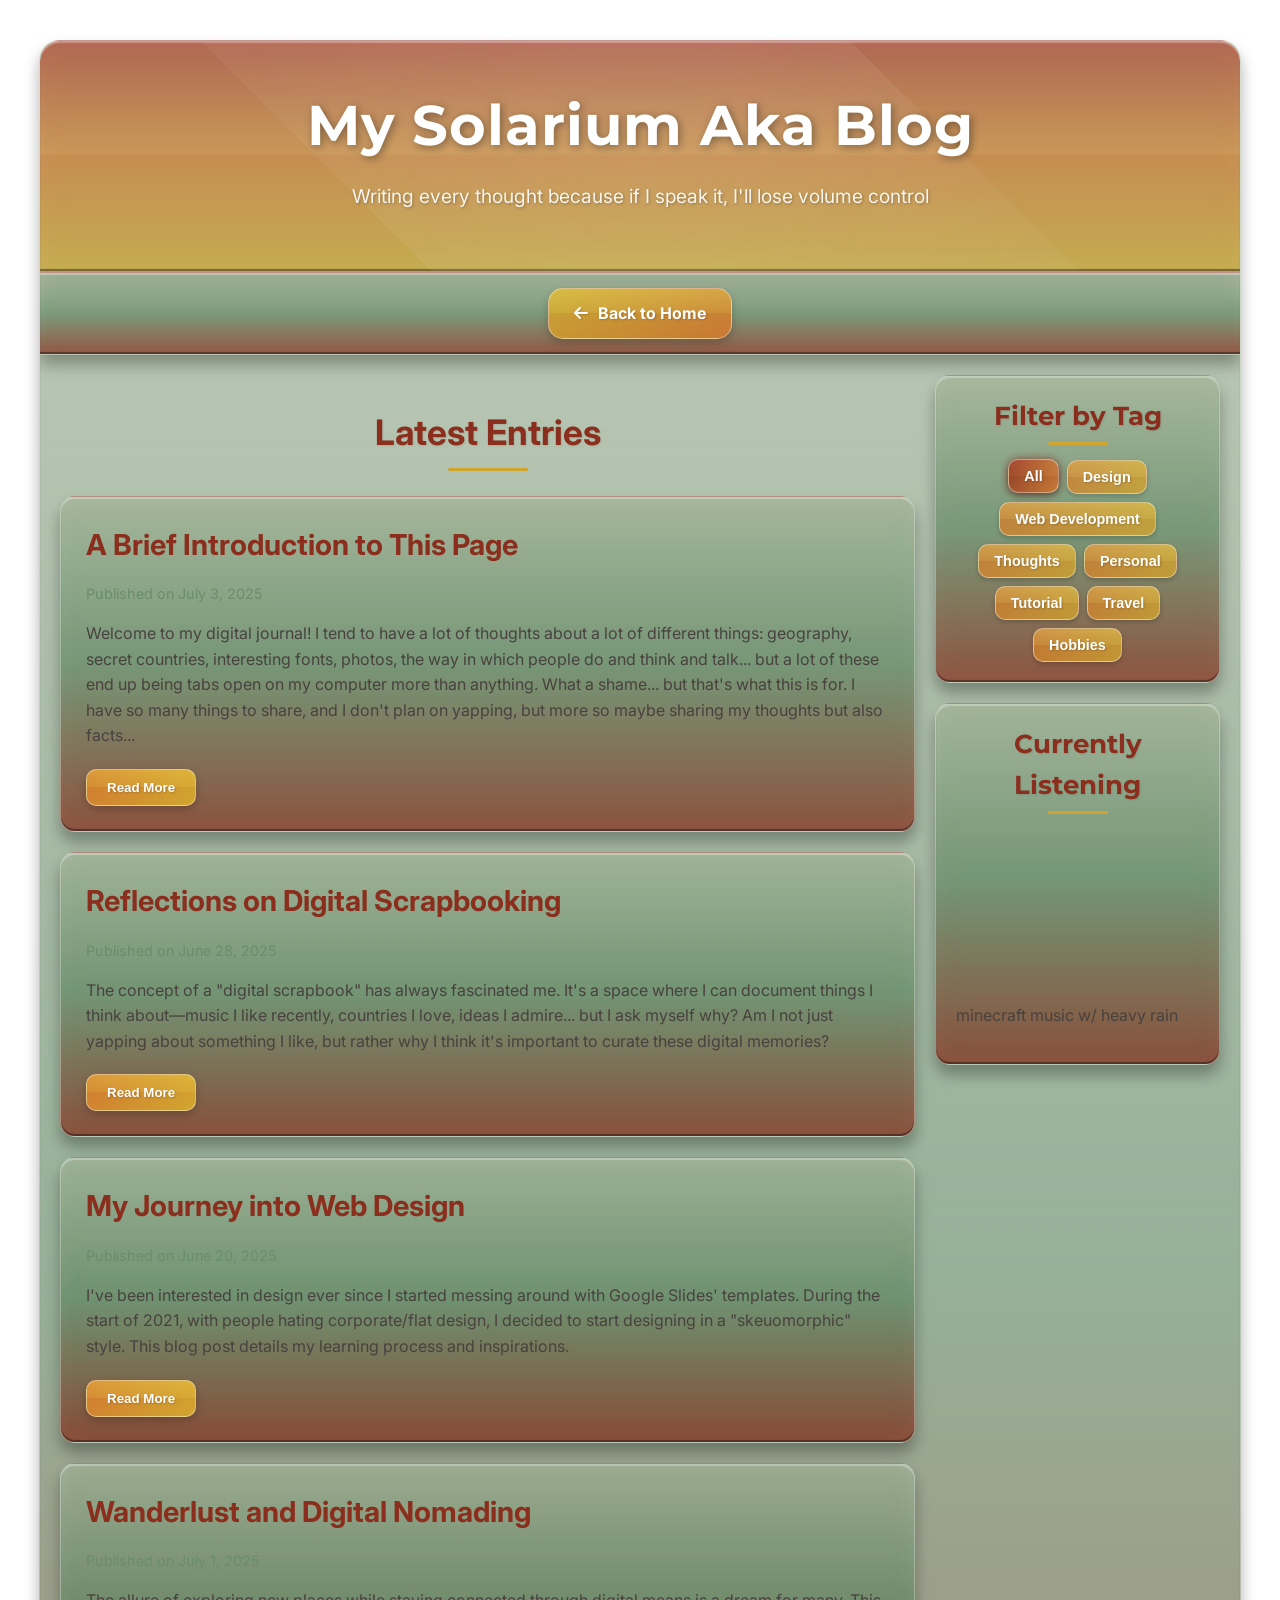
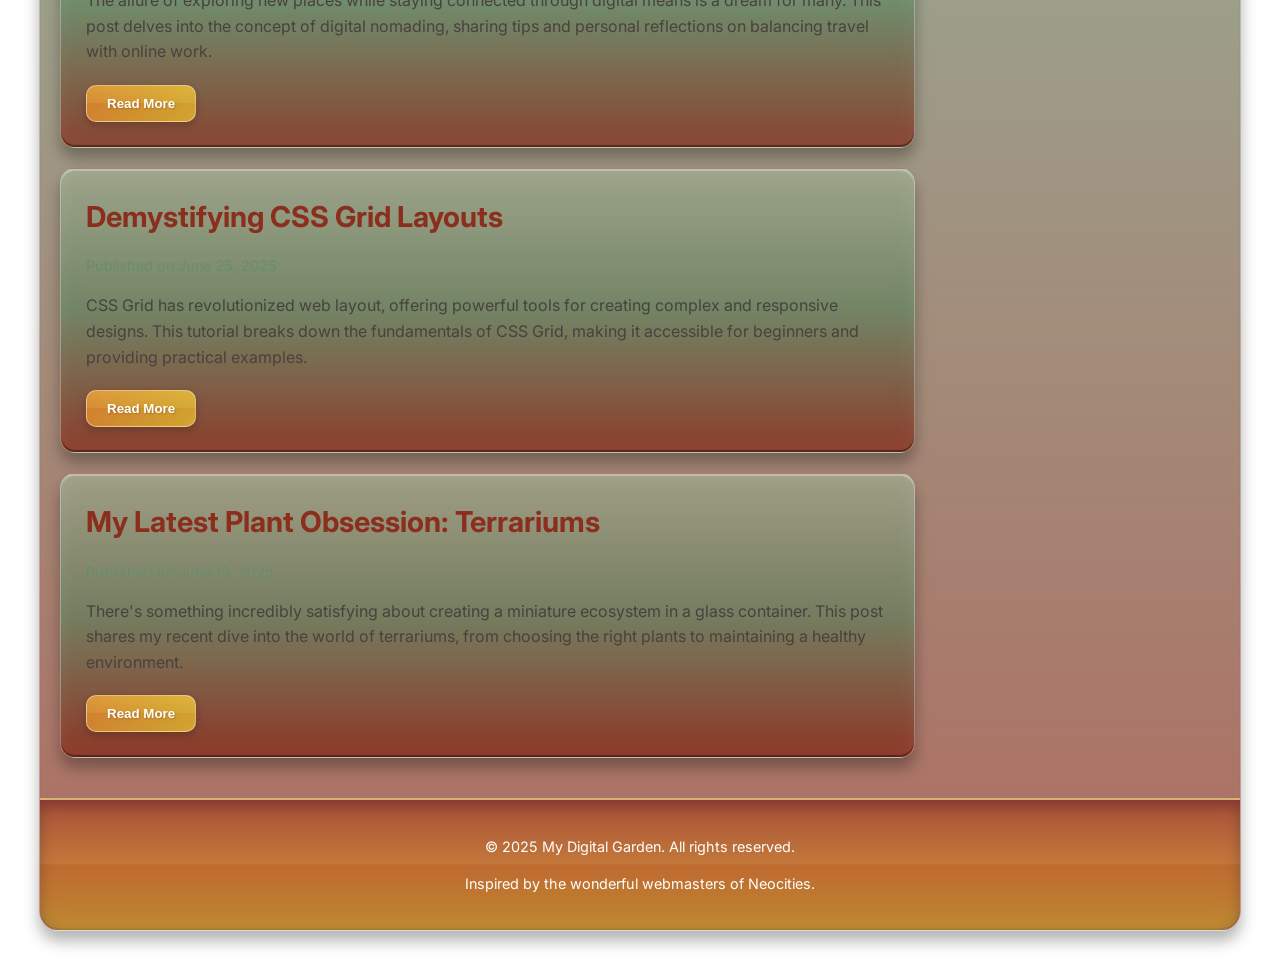
==== blog.html @ 64762b08 "Add files via upload" ====
<!DOCTYPE html>
<html lang="en">
<head>
    <meta charset="UTF-8">
    <meta name="viewport" content="width=device-width, initial-scale=1.0">
    <title>My Solarium</title>
    <link rel="stylesheet" href="blog.css">
    <!-- Google Fonts: Inter for general text and Montserrat for titles -->
    <link href="https://fonts.googleapis.com/css2?family=Inter:wght@300;400;700&family=Montserrat:wght@700&display=swap" rel="stylesheet">
    <!-- Font Awesome for icons -->
    <link rel="stylesheet" href="https://cdnjs.cloudflare.com/ajax/libs/font-awesome/6.0.0-beta3/css/all.min.css">
</head>
<body>
    <div class="container">
        <!-- Header Section -->
        <header class="header">
            <h1 class="site-title">My Solarium Aka Blog</h1>
            <p class="site-tagline">Writing every thought because if I speak it, I'll lose volume control</p>
        </header>

        <!-- Home Button -->
        <div class="home-button-container">
            <a href="https://nkchestnut.github.io/NadiaChestnut.github.io/index.html" class="home-button">
                <i class="fas fa-arrow-left"></i> Back to Home
            </a>
        </div>

        <!-- Main Content Area -->
        <main class="main-content">
            <!-- Blog Posts Section -->
            <section class="blog-posts">
                <h2 class="section-title">Latest Entries</h2>

                <!-- Blog Post 1 -->
                <article class="blog-post-card" data-post-id="post-1" data-tags="thoughts,personal,introduction">
                    <a href="#" class="post-link">
                        <h3 class="post-title">A Brief Introduction to This Page</h3>
                    </a>
                    <p class="post-meta">Published on <time datetime="2025-07-03">July 3, 2025</time></p>
                    <p class="post-excerpt">Welcome to my digital journal! I tend to have a lot of thoughts about a lot of different things: geography, secret countries, interesting fonts, photos, the way in which people do and think and talk... but a lot of these end up being tabs open on my computer more than anything. What a shame... but that's what this is for. I have so many things to share, and I don't plan on yapping, but more so maybe sharing my thoughts but also facts...</p>
                    <div class="full-post-content" style="display: none;">
                        <p>This is the full content of "A Brief Introduction to This Page".</p>
                        <p>For example, I'd love to talk about my dear favorite island country Tuvalu... but also some ex-soviet countries like Bulgaria, and some interesting literature out there, like cleanliness by Garth Greenwell. Artists I follow on Twitter blogs I found that haven't been updated since 2000, and many more things. I hope I can update soon and I hope you will enjoy 😊</p>
                        <p>Lastly, it will be formatted this way: an entry will be made on a topic, and if I have more to add, it will be added in the same page under a different date, if the topic is the same but I feel it needs its own entry, it will get it own. That's really it, yap!!!!</p>
                    </div>
                    <button class="read-more-btn" data-post-id="post-1">Read More</button>
                </article>

                <!-- Blog Post 2 -->
                <article class="blog-post-card" data-post-id="post-2" data-tags="thoughts,design,personal">
                    <a href="#" class="post-link">
                        <h3 class="post-title">Reflections on Digital Scrapbooking</h3>
                    </a>
                    <p class="post-meta">Published on <time datetime="2025-06-28">June 28, 2025</time></p>
                    <p class="post-excerpt">The concept of a "digital scrapbook" has always fascinated me. It's a space where I can document things I think about—music I like recently, countries I love, ideas I admire... but I ask myself why? Am I not just yapping about something I like, but rather why I think it's important to curate these digital memories?</p>
                    <div class="full-post-content" style="display: none;">
                        <p>This is the full content of "Reflections on Digital Scrapbooking".</p>
                        <p>Digital scrapbooking offers a unique way to preserve thoughts, inspirations, and daily life without the physical clutter. It allows for easy organization, sharing, and integration of various media types, from text to images and even embedded videos. It's a personal archive that grows with you.</p>
                        <p>It's about creating a personal space on the web that feels like a cozy corner, a digital garden where ideas can blossom and be revisited. This approach contrasts with the ephemeral nature of social media, offering a more permanent and curated reflection of one's journey.</p>
                    </div>
                    <button class="read-more-btn" data-post-id="post-2">Read More</button>
                </article>

                <!-- Blog Post 3 -->
                <article class="blog-post-card" data-post-id="post-3" data-tags="design,web,tutorial">
                    <a href="#" class="post-link">
                        <h3 class="post-title">My Journey into Web Design</h3>
                    </a>
                    <p class="post-meta">Published on <time datetime="2025-06-20">June 20, 2025</time></p>
                    <p class="post-excerpt">I've been interested in design ever since I started messing around with Google Slides' templates. During the start of 2021, with people hating corporate/flat design, I decided to start designing in a "skeuomorphic" style. This blog post details my learning process and inspirations.</p>
                    <div class="full-post-content" style="display: none;">
                        <p>This is the full content of "My Journey into Web Design".</p>
                        <p>My design journey began with simple tools like Google Slides, but I quickly moved to more robust platforms like Figma. The shift towards "skeuomorphic" design was a conscious choice, as I appreciate the tactile and familiar feel it brings to digital interfaces, contrasting with the often sterile flat design trends.</p>
                        <p>Learning Inkscape and Blender has opened up new avenues for creating custom graphics and 3D elements, further enhancing the ability to craft unique and immersive web experiences. The goal is to build websites that are not just functional but also visually rich and engaging, reflecting a blend of old-web charm with modern capabilities.</p>
                    </div>
                    <button class="read-more-btn" data-post-id="post-3">Read More</button>
                </article>

                <!-- Blog Post 4 (New) -->
                <article class="blog-post-card" data-post-id="post-4" data-tags="thoughts,travel">
                    <a href="#" class="post-link">
                        <h3 class="post-title">Wanderlust and Digital Nomading</h3>
                    </a>
                    <p class="post-meta">Published on <time datetime="2025-07-01">July 1, 2025</time></p>
                    <p class="post-excerpt">The allure of exploring new places while staying connected through digital means is a dream for many. This post delves into the concept of digital nomading, sharing tips and personal reflections on balancing travel with online work.</p>
                    <div class="full-post-content" style="display: none;">
                        <p>Full content for "Wanderlust and Digital Nomading".</p>
                        <p>Digital nomading isn't just about working from anywhere; it's a lifestyle that embraces freedom and exploration. It requires discipline, adaptability, and a good internet connection! From bustling city cafes to serene beachside bungalows, the world becomes your office. I'll share my favorite tools for remote work and how to find the best co-working spaces abroad.</p>
                        <p>One of the biggest challenges is maintaining a routine and avoiding burnout. It's easy to get caught up in the excitement of a new place and forget about work. However, the rewards of cultural immersion and personal growth far outweigh the difficulties.</p>
                    </div>
                    <button class="read-more-btn" data-post-id="post-4">Read More</button>
                </article>

                <!-- Blog Post 5 (New) -->
                <article class="blog-post-card" data-post-id="post-5" data-tags="tech,tutorial">
                    <a href="#" class="post-link">
                        <h3 class="post-title">Demystifying CSS Grid Layouts</h3>
                    </a>
                    <p class="post-meta">Published on <time datetime="2025-06-25">June 25, 2025</time></p>
                    <p class="post-excerpt">CSS Grid has revolutionized web layout, offering powerful tools for creating complex and responsive designs. This tutorial breaks down the fundamentals of CSS Grid, making it accessible for beginners and providing practical examples.</p>
                    <div class="full-post-content" style="display: none;">
                        <p>Full content for "Demystifying CSS Grid Layouts".</p>
                        <p>CSS Grid allows developers to create two-dimensional layouts with rows and columns, providing unparalleled control over element placement. Unlike Flexbox, which is primarily for one-dimensional layouts, Grid excels at overall page structure.</p>
                        <p>We'll cover `grid-template-columns`, `grid-template-rows`, `grid-gap`, `grid-area`, and responsive techniques using `minmax()` and `repeat()`. By the end, you'll be able to confidently build intricate layouts with ease.</p>
                    </div>
                    <button class="read-more-btn" data-post-id="post-5">Read More</button>
                </article>

                <!-- Blog Post 6 (New) -->
                <article class="blog-post-card" data-post-id="post-6" data-tags="personal,hobbies">
                    <a href="#" class="post-link">
                        <h3 class="post-title">My Latest Plant Obsession: Terrariums</h3>
                    </a>
                    <p class="post-meta">Published on <time datetime="2025-06-18">June 18, 2025</time></p>
                    <p class="post-excerpt">There's something incredibly satisfying about creating a miniature ecosystem in a glass container. This post shares my recent dive into the world of terrariums, from choosing the right plants to maintaining a healthy environment.</p>
                    <div class="full-post-content" style="display: none;">
                        <p>Full content for "My Latest Plant Obsession: Terrariums".</p>
                        <p>Terrariums are self-sustaining miniature gardens that require minimal maintenance once established. They're perfect for small spaces and bring a touch of nature indoors. I've been experimenting with various mosses, ferns, and small, humidity-loving plants.</p>
                        <p>The process involves layering drainage material, charcoal, substrate, and then carefully arranging the plants. Sealing the terrarium creates a humid microclimate where plants thrive. It's a peaceful and rewarding hobby!</p>
                    </div>
                    <button class="read-more-btn" data-post-id="post-6">Read More</button>
                </article>

            </section>

            <!-- Sidebar Section -->
            <aside class="sidebar">
                <!-- Tag Filter Box -->
                <div class="sidebar-card tag-filter-box">
                    <h3 class="sidebar-title">Filter by Tag</h3>
                    <div class="tag-buttons-container">
                        <button class="tag-button active" data-tag="all">All</button>
                        <button class="tag-button" data-tag="design">Design</button>
                        <button class="tag-button" data-tag="web">Web Development</button>
                        <button class="tag-button" data-tag="thoughts">Thoughts</button>
                        <button class="tag-button" data-tag="personal">Personal</button>
                        <button class="tag-button" data-tag="tutorial">Tutorial</button>
                        <button class="tag-button" data-tag="travel">Travel</button>
                        <button class="tag-button" data-tag="hobbies">Hobbies</button>
                    </div>
                </div>

                <!-- Embedded Media Example (YouTube) - Kept as a general media example -->
                <div class="sidebar-card embedded-media">
                    <h3 class="sidebar-title">Currently Listening</h3>
                    <div class="video-container">
                        <iframe width="100%" height="auto" src="https://www.youtube.com/watch?v=2LB-YgccqdI" title="YouTube video player" frameborder="0" allow="accelerometer; autoplay; clipboard-write; encrypted-media; gyroscope; picture-in-picture; web-share" referrerpolicy="strict-origin-when-cross-origin" allowfullscreen></iframe>
                    </div>
                    <p class="media-caption">minecraft music w/ heavy rain</p>
                </div>
            </aside>
        </main>

        <!-- Footer Section -->
        <footer class="footer">
            <p>&copy; 2025 My Digital Garden. All rights reserved.</p>
            <p>Inspired by the wonderful webmasters of Neocities.</p>
        </footer>
    </div>

    <script>
        document.addEventListener('DOMContentLoaded', () => {
            const postLinks = document.querySelectorAll('.post-link');
            const readMoreButtons = document.querySelectorAll('.read-more-btn');
            const tagButtons = document.querySelectorAll('.tag-button');
            const blogPostCards = document.querySelectorAll('.blog-post-card');

            // Function to toggle full post content visibility
            const togglePostContent = (postId) => {
                const postCard = document.querySelector(`.blog-post-card[data-post-id="${postId}"]`);
                if (postCard) {
                    const fullContent = postCard.querySelector('.full-post-content');
                    const readMoreBtn = postCard.querySelector('.read-more-btn');

                    if (fullContent.style.display === 'none' || fullContent.style.display === '') {
                        fullContent.style.display = 'block';
                        readMoreBtn.textContent = 'Show Less';
                        readMoreBtn.classList.add('show-less'); // Add class for styling
                    } else {
                        fullContent.style.display = 'none';
                        readMoreBtn.textContent = 'Read More';
                        readMoreBtn.classList.remove('show-less'); // Remove class
                    }
                }
            };

            // Function to filter blog posts by tag
            const filterPostsByTag = (selectedTag) => {
                blogPostCards.forEach(card => {
                    const tags = card.dataset.tags ? card.dataset.tags.split(',') : [];
                    if (selectedTag === 'all' || tags.includes(selectedTag)) {
                        card.style.display = 'block'; // Show the post
                    } else {
                        card.style.display = 'none'; // Hide the post
                    }
                });
            };

            // Add event listeners to post titles
            postLinks.forEach(link => {
                link.addEventListener('click', (event) => {
                    event.preventDefault(); // Prevent default link behavior
                    const postId = link.closest('.blog-post-card').dataset.postId;
                    togglePostContent(postId);
                });
            });

            // Add event listeners to Read More buttons
            readMoreButtons.forEach(button => {
                button.addEventListener('click', (event) => {
                    event.preventDefault(); // Prevent default button behavior
                    const postId = button.dataset.postId;
                    togglePostContent(postId);
                });
            });

            // Add event listeners to Tag Filter buttons
            tagButtons.forEach(button => {
                button.addEventListener('click', (event) => {
                    // Remove 'active' class from all buttons
                    tagButtons.forEach(btn => btn.classList.remove('active'));
                    // Add 'active' class to the clicked button
                    event.target.classList.add('active');

                    const selectedTag = event.target.dataset.tag;
                    filterPostsByTag(selectedTag);
                });
            });

            // Initial filter to show all posts on load
            filterPostsByTag('all');
        });
    </script>
</body>
</html>
---- blog.css ----
/* Import Google Fonts: Inter for general text, and a display font that feels modern yet slightly whimsical */
@import url('https://fonts.googleapis.com/css2?family=Inter:wght@300;400;700&family=Montserrat:wght@700&display=swap');

/* Custom CSS Variables for gradients and shadows based on new inspiration */
:root {
    /* Base gradient for headers, footers, and main buttons */
    --header-footer-base-gradient: linear-gradient(
        180deg,
        rgba(139, 46, 29, 0.7) 0%, /* Reddish-brown */
        rgba(209, 122, 47, 0.7) 50%, /* Orange-brown */
        rgba(209, 166, 47, 0.7) 100% /* Golden-yellow */
    );

    /* Top layer for glossy effect on headers, footers, and main buttons */
    --glossy-top-layer: linear-gradient(
        180deg,
        rgba(255, 255, 255, 0.25) 0%,
        rgba(255, 255, 255, 0.1) 49%,
        rgba(255, 255, 255, 0) 50%
    );

    /* Box shadow for headers, footers, and main buttons */
    --header-footer-box-shadow: 0px 6px 15px rgba(0, 0, 0, 0.3),
                                inset 0px 2px 1px rgba(255, 255, 255, 0.3),
                                inset 0px -2px 1px rgba(0, 0, 0, 0.4);

    /* Base gradient for containers (main content area, cards) */
    --container-base-gradient: linear-gradient(
        180deg,
        rgba(168, 184, 158, 0.7) 0%, /* Light olive green */
        rgba(106, 142, 108, 0.7) 50%, /* Dark olive green */
        rgba(139, 46, 29, 0.7) 100% /* Reddish-brown */
    );

    /* Box shadow for containers (main content area, cards) */
    --container-box-shadow: 0px 10px 15px rgba(0, 0, 0, 0.3),
                            inset 0px 2px 1px rgba(255, 255, 255, 0.3),
                            inset 0px -2px 1px rgba(0, 0, 0, 0.4);

    /* Hover effect gradient */
    --hover-gradient-overlay: linear-gradient(
        180deg,
        rgba(209, 166, 47, 0.1) 30%, /* Golden-yellow light */
        rgba(209, 122, 47, 0.2) 100% /* Orange-brown light */
    );
}

/* Custom Scrollbar - Modern, translucent feel, updated with new palette */
::-webkit-scrollbar {
    width: 12px;
    height: 12px;
}

::-webkit-scrollbar-track {
    background: rgba(255, 255, 255, 0.1); /* Light, subtle track */
    border-radius: 10px;
}

::-webkit-scrollbar-thumb {
    background: rgba(209, 122, 47, 0.7); /* Translucent orange-brown thumb */
    border-radius: 10px;
    border: 2px solid rgba(255, 255, 255, 0.2);
}

::-webkit-scrollbar-thumb:hover {
    background: rgba(139, 46, 29, 0.9); /* Darker reddish-brown on hover */
}

/* Base Styles */
body {
    font-family: 'Inter', sans-serif;
    margin: 0;
    padding: 0;
    /* Background: Using the provided image URL */
    background: url("https://64.media.tumblr.com/0057dd031e182a3bc79672665b4bfc38/f304b9c8d0b35926-33/s1280x1920/b0e13f52fde99589b25b23cdda64c8d62aac2147.jpg") no-repeat center center fixed;
    background-size: cover;
    color: #49423f; /* Dark text from previous palette, fits earthy tones */
    line-height: 1.6;
    display: flex;
    justify-content: center;
    align-items: flex-start;
    min-height: 100vh;
    padding: 20px;
    box-sizing: border-box;
}

.container {
    /* Applying containers-style-content inspired gradient and shadow */
    background: var(--container-base-gradient);
    box-shadow: var(--container-box-shadow);
    backdrop-filter: blur(15px); /* Stronger blur */
    -webkit-backdrop-filter: blur(15px);
    border: 1px solid rgba(255, 255, 255, 0.3); /* Subtle white border */
    border-radius: 20px; /* Kept rounded corners for modern feel */
    max-width: 1200px;
    width: 100%;
    overflow: hidden;
    display: flex;
    flex-direction: column;
    margin-top: 20px;
    margin-bottom: 20px;
    position: relative; /* For hover effect */
}

/* Header - Glossy and prominent, updated with new palette and gradient inspiration */
.header {
    background: var(--glossy-top-layer), var(--header-footer-base-gradient);
    background-blend-mode: overlay, normal; /* Ensure top layer blends correctly */
    color: #fff;
    padding: 40px 20px;
    text-align: center;
    border-bottom: 2px solid rgba(255, 255, 255, 0.3);
    border-radius: 20px 20px 0 0;
    box-shadow: var(--header-footer-box-shadow);
    backdrop-filter: blur(10px);
    -webkit-backdrop-filter: blur(10px);
    position: relative;
    overflow: hidden; /* For pseudo-element glow */
}

.header::before {
    content: '';
    position: absolute;
    top: -50%;
    left: -50%;
    width: 200%;
    height: 200%;
    background: radial-gradient(circle at center, rgba(255, 255, 255, 0.1), transparent 70%);
    opacity: 0.8;
    transform: rotate(45deg);
    pointer-events: none;
}

.site-title {
    font-family: 'Montserrat', sans-serif; /* Bold display font */
    font-size: 3.5em;
    margin: 0;
    text-shadow: 2px 2px 8px rgba(0, 0, 0, 0.4);
    letter-spacing: 1px;
}

.site-tagline {
    font-size: 1.2em;
    margin-top: 10px;
    opacity: 0.9;
    text-shadow: 1px 1px 3px rgba(0, 0, 0, 0.3);
}

/* Home Button Container - Integrated into the glass theme, updated with new palette and gradient inspiration */
.home-button-container {
    padding: 15px 20px;
    background: var(--container-base-gradient); /* Using container base for consistency */
    box-shadow: var(--container-box-shadow);
    backdrop-filter: blur(8px);
    -webkit-backdrop-filter: blur(8px);
    text-align: center;
    border-bottom: 1px solid rgba(255, 255, 255, 0.2);
    position: relative; /* For hover effect */
    overflow: hidden;
}

.home-button {
    text-decoration: none;
    color: #fff;
    font-weight: bold;
    padding: 12px 25px;
    border-radius: 15px;
    /* Glossy button background, updated with new palette and gradient inspiration */
    background: var(--glossy-top-layer), linear-gradient(135deg, rgba(209, 166, 47, 0.9), rgba(209, 122, 47, 0.9)); /* Golden-yellow to orange-brown */
    background-blend-mode: overlay, normal;
    transition: all 0.3s ease;
    box-shadow: 0 4px 10px rgba(0, 0, 0, 0.2);
    display: inline-flex;
    align-items: center;
    gap: 10px;
    border: 1px solid rgba(255, 255, 255, 0.4); /* White border for gloss */
    text-shadow: 1px 1px 2px rgba(0, 0, 0, 0.2);
    position: relative; /* For hover effect */
    z-index: 2; /* Ensure button is above hover pseudo-element */
}

/* Hover effect for buttons */
.home-button::before {
    content: "";
    position: absolute;
    inset: 0;
    background: var(--hover-gradient-overlay);
    border-radius: 15px; /* Match button border-radius */
    opacity: 0;
    transition: opacity 0.2s ease-in;
    z-index: 1;
}

.home-button:hover::before {
    opacity: 1;
}

.home-button:hover {
    transform: translateY(-3px);
    box-shadow: 0 6px 15px rgba(0, 0, 0, 0.3), 0 0 15px rgba(209, 122, 47, 0.7); /* Added orange-brown glow */
}

/* Main Content Layout */
.main-content {
    display: flex;
    flex-wrap: wrap;
    padding: 20px;
    gap: 20px;
}

.blog-posts {
    flex: 3;
    min-width: 300px;
}

.sidebar {
    flex: 1;
    min-width: 280px;
    display: flex;
    flex-direction: column;
    gap: 20px;
}

.section-title {
    font-size: 2.2em;
    color: #8B2E1D; /* Reddish-brown title */
    margin-bottom: 25px;
    text-align: center;
    position: relative;
    padding-bottom: 10px;
    text-shadow: 1px 1px 2px rgba(0, 0, 0, 0.1);
}

.section-title::after {
    content: '';
    position: absolute;
    left: 50%;
    bottom: 0;
    transform: translateX(-50%);
    width: 80px;
    height: 3px;
    background-color: #D1A62F; /* Golden-yellow underline */
    border-radius: 5px;
}

/* Blog Post Cards - Glassy panels, updated with new palette and gradient inspiration */
.blog-post-card {
    background: var(--container-base-gradient); /* Using container base for consistency */
    box-shadow: var(--container-box-shadow);
    backdrop-filter: blur(10px);
    -webkit-backdrop-filter: blur(10px);
    border: 1px solid rgba(255, 255, 255, 0.3);
    border-radius: 15px;
    padding: 25px;
    margin-bottom: 20px;
    transition: transform 0.2s ease-in-out, box-shadow 0.2s ease-in-out;
    position: relative;
    overflow: hidden;
}

.blog-post-card:hover {
    transform: translateY(-5px);
    box-shadow: 0 8px 20px rgba(0, 0, 0, 0.25),
                0 0 20px rgba(168, 184, 158, 0.6); /* Stronger light olive green glow on hover */
}

.post-link {
    text-decoration: none;
    color: inherit;
    display: block;
}

.post-link:hover .post-title {
    color: #D17A2F; /* Orange-brown on hover */
    text-decoration: underline;
}

.post-title {
    color: #8B2E1D; /* Reddish-brown title */
    font-size: 1.8em;
    margin-top: 0;
    margin-bottom: 10px;
    cursor: pointer;
    transition: color 0.2s ease;
}

.post-meta {
    font-size: 0.9em;
    color: #6A8E6C; /* Dark olive green for meta */
    margin-bottom: 15px;
}

.post-excerpt {
    margin-bottom: 20px;
}

.full-post-content {
    margin-top: 20px;
    padding-top: 20px;
    border-top: 1px solid rgba(255, 255, 255, 0.3); /* Translucent separator */
}

.read-more-btn {
    display: inline-block;
    /* Applying glossy top layer and base gradient */
    background: var(--glossy-top-layer), linear-gradient(135deg, #D17A2F, #D1A62F); /* Orange-brown to Golden-yellow gradient */
    background-blend-mode: overlay, normal;
    color: #fff;
    padding: 10px 20px;
    border-radius: 10px;
    text-decoration: none;
    font-weight: bold;
    transition: all 0.3s ease;
    box-shadow: 0 3px 8px rgba(0, 0, 0, 0.2);
    border: 1px solid rgba(255, 255, 255, 0.4);
    text-shadow: 1px 1px 2px rgba(0, 0, 0, 0.2);
    position: relative; /* For hover effect */
    z-index: 2; /* Ensure button is above hover pseudo-element */
}

/* Hover effect for read more button */
.read-more-btn::before {
    content: "";
    position: absolute;
    inset: 0;
    background: var(--hover-gradient-overlay);
    border-radius: 10px; /* Match button border-radius */
    opacity: 0;
    transition: opacity 0.2s ease-in;
    z-index: 1;
}

.read-more-btn:hover::before {
    opacity: 1;
}

.read-more-btn:hover {
    transform: translateY(-2px);
    box-shadow: 0 5px 12px rgba(0, 0, 0, 0.3), 0 0 10px rgba(209, 166, 47, 0.7); /* Added golden-yellow glow */
}

.read-more-btn.show-less {
    background: var(--glossy-top-layer), linear-gradient(135deg, #8B2E1D, #D17A2F); /* Reddish-brown to Orange-brown for 'Show Less' */
    background-blend-mode: overlay, normal;
    border: 1px solid rgba(255, 255, 255, 0.4);
}

.read-more-btn.show-less:hover {
    background: var(--glossy-top-layer), linear-gradient(135deg, #D17A2F, #8B2E1D);
    background-blend-mode: overlay, normal;
    box-shadow: 0 5px 12px rgba(0, 0, 0, 0.3), 0 0 10px rgba(139, 46, 29, 0.7);
}

/* Sidebar Cards - Glassy panels, updated with new palette and gradient inspiration */
.sidebar-card {
    background: var(--container-base-gradient); /* Using container base for consistency */
    box-shadow: var(--container-box-shadow);
    backdrop-filter: blur(10px);
    -webkit-backdrop-filter: blur(10px);
    border: 1px solid rgba(255, 255, 255, 0.3);
    border-radius: 15px;
    padding: 20px;
}

.sidebar-title {
    font-family: 'Montserrat', sans-serif; /* Bold display font */
    color: #8B2E1D; /* Reddish-brown title */
    font-size: 1.6em;
    margin-top: 0;
    margin-bottom: 15px;
    text-align: center;
    position: relative;
    padding-bottom: 8px;
    text-shadow: 1px 1px 2px rgba(0, 0, 0, 0.1);
}

.sidebar-title::after {
    content: '';
    position: absolute;
    left: 50%;
    bottom: 0;
    transform: translateX(-50%);
    width: 60px;
    height: 3px;
    background-color: #D1A62F; /* Golden-yellow underline */
    border-radius: 5px;
}

/* Tag filter specific styles, updated with new palette and gradient inspiration */
.tag-buttons-container {
    display: flex;
    flex-wrap: wrap;
    gap: 8px;
    justify-content: center;
    margin-top: 15px;
}

.tag-button {
    /* Applying glossy top layer and base gradient */
    background: var(--glossy-top-layer), linear-gradient(135deg, rgba(209, 122, 47, 0.8), rgba(209, 166, 47, 0.8)); /* Orange-brown to Golden-yellow gradient */
    background-blend-mode: overlay, normal;
    color: #fff;
    padding: 8px 15px;
    border-radius: 10px;
    border: 1px solid rgba(255, 255, 255, 0.4);
    box-shadow: 0 2px 5px rgba(0, 0, 0, 0.2);
    cursor: pointer;
    transition: all 0.2s ease;
    font-size: 0.9em;
    font-weight: bold;
    text-shadow: 1px 1px 2px rgba(0, 0, 0, 0.2);
    position: relative; /* For hover effect */
    z-index: 2; /* Ensure button is above hover pseudo-element */
}

/* Hover effect for tag buttons */
.tag-button::before {
    content: "";
    position: absolute;
    inset: 0;
    background: var(--hover-gradient-overlay);
    border-radius: 10px; /* Match button border-radius */
    opacity: 0;
    transition: opacity 0.2s ease-in;
    z-index: 1;
}

.tag-button:hover::before {
    opacity: 1;
}

.tag-button:hover {
    transform: translateY(-1px);
    box-shadow: 0 4px 8px rgba(0, 0, 0, 0.3);
}

.tag-button.active {
    background: var(--glossy-top-layer), linear-gradient(135deg, rgba(139, 46, 29, 0.9), rgba(209, 122, 47, 0.9)); /* Reddish-brown to Orange-brown when active */
    background-blend-mode: overlay, normal;
    box-shadow: 0 3px 6px rgba(0, 0, 0, 0.3), 0 0 10px rgba(139, 46, 29, 0.7); /* Added glow */
    transform: translateY(-1px);
}

/* Footer - Glossy and prominent, updated with new palette and gradient inspiration */
.footer {
    background: var(--glossy-top-layer), var(--header-footer-base-gradient);
    background-blend-mode: overlay, normal;
    color: #fff;
    text-align: center;
    padding: 20px;
    font-size: 0.9em;
    border-top: 2px solid rgba(255, 255, 255, 0.3);
    border-radius: 0 0 20px 20px;
    box-shadow: inset 0 5px 15px rgba(0, 0, 0, 0.3);
    backdrop-filter: blur(10px);
    -webkit-backdrop-filter: blur(10px);
}

/* Responsive Design */
@media (max-width: 768px) {
    .container {
        margin-top: 10px;
        margin-bottom: 10px;
        border-radius: 10px;
    }

    .header {
        padding: 25px 15px;
        border-radius: 10px 10px 0 0;
    }

    .site-title {
        font-size: 2.5em;
    }

    .site-tagline {
        font-size: 1em;
    }

    .home-button-container {
        padding: 10px 15px;
    }

    .home-button {
        padding: 10px 20px;
        font-size: 0.9em;
        border-radius: 10px;
    }

    .main-content {
        flex-direction: column;
        padding: 15px;
        gap: 15px;
    }

    .blog-posts,
    .sidebar {
        flex: none;
        width: 100%;
        min-width: unset;
    }

    .blog-post-card,
    .sidebar-card {
        padding: 20px;
        border-radius: 10px;
    }

    .post-title {
        font-size: 1.5em;
    }

    .footer {
        padding: 15px;
        border-radius: 0 0 10px 10px;
    }
    .tag-button {
        font-size: 0.8em;
        padding: 6px 10px;
    }
}
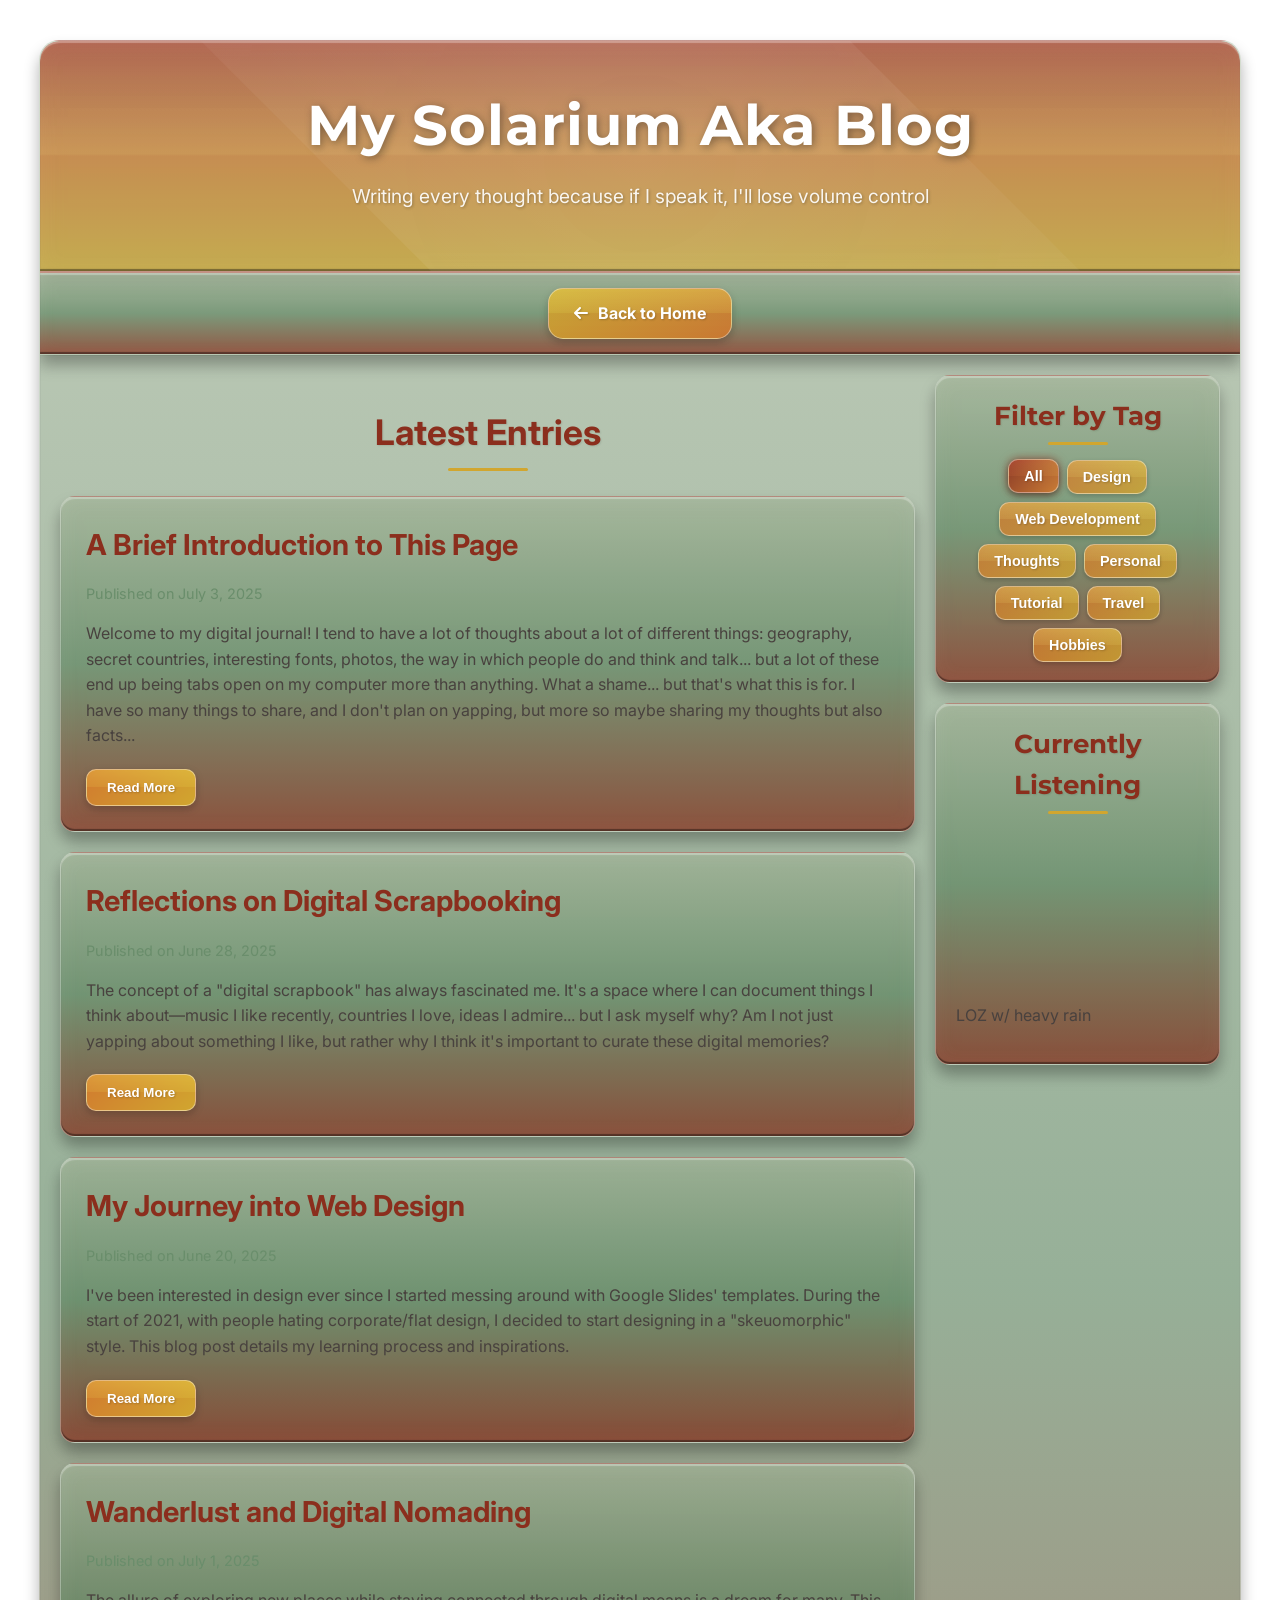
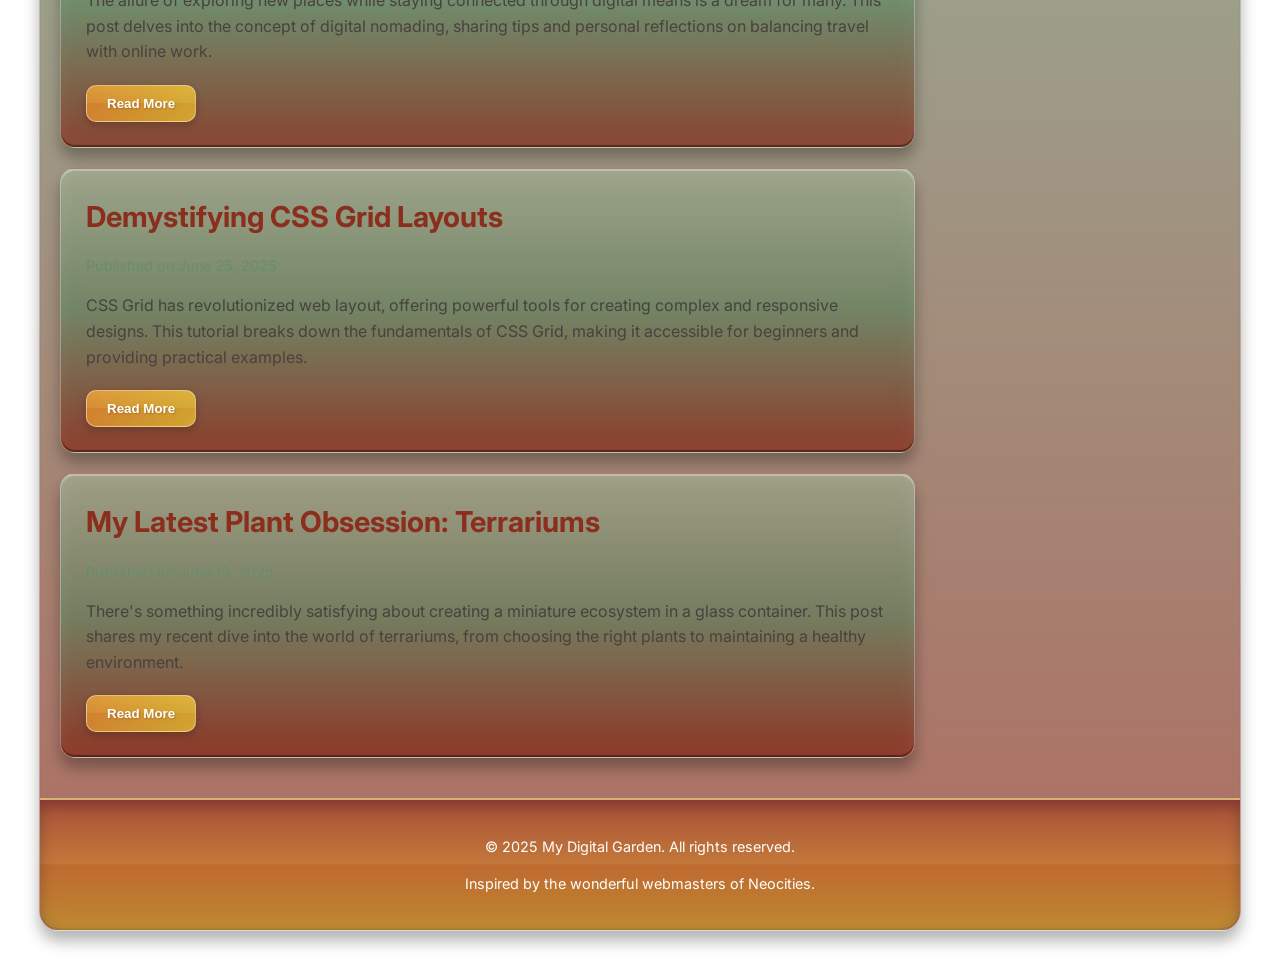
==== commit d3c2a7f5: "Update blog.html" ====
--- a/blog.html
+++ b/blog.html
@@ -140,13 +140,13 @@
                     </div>
                 </div>
 
-                <!-- Embedded Media Example (YouTube) - Kept as a general media example -->
+                <!-- Embedded Media (YouTube) -->
                 <div class="sidebar-card embedded-media">
                     <h3 class="sidebar-title">Currently Listening</h3>
                     <div class="video-container">
-                        <iframe width="100%" height="auto" src="https://www.youtube.com/watch?v=2LB-YgccqdI" title="YouTube video player" frameborder="0" allow="accelerometer; autoplay; clipboard-write; encrypted-media; gyroscope; picture-in-picture; web-share" referrerpolicy="strict-origin-when-cross-origin" allowfullscreen></iframe>
-                    </div>
-                    <p class="media-caption">minecraft music w/ heavy rain</p>
+                        <iframe width="100%" height="auto" src="https://www.youtube.com/watch?v=KpDackXkdm0" title="YouTube video player" frameborder="0" allow="accelerometer; autoplay; clipboard-write; encrypted-media; gyroscope; picture-in-picture; web-share" referrerpolicy="strict-origin-when-cross-origin" allowfullscreen></iframe>
+                    </div>
+                    <p class="media-caption">LOZ w/ heavy rain</p>
                 </div>
             </aside>
         </main>
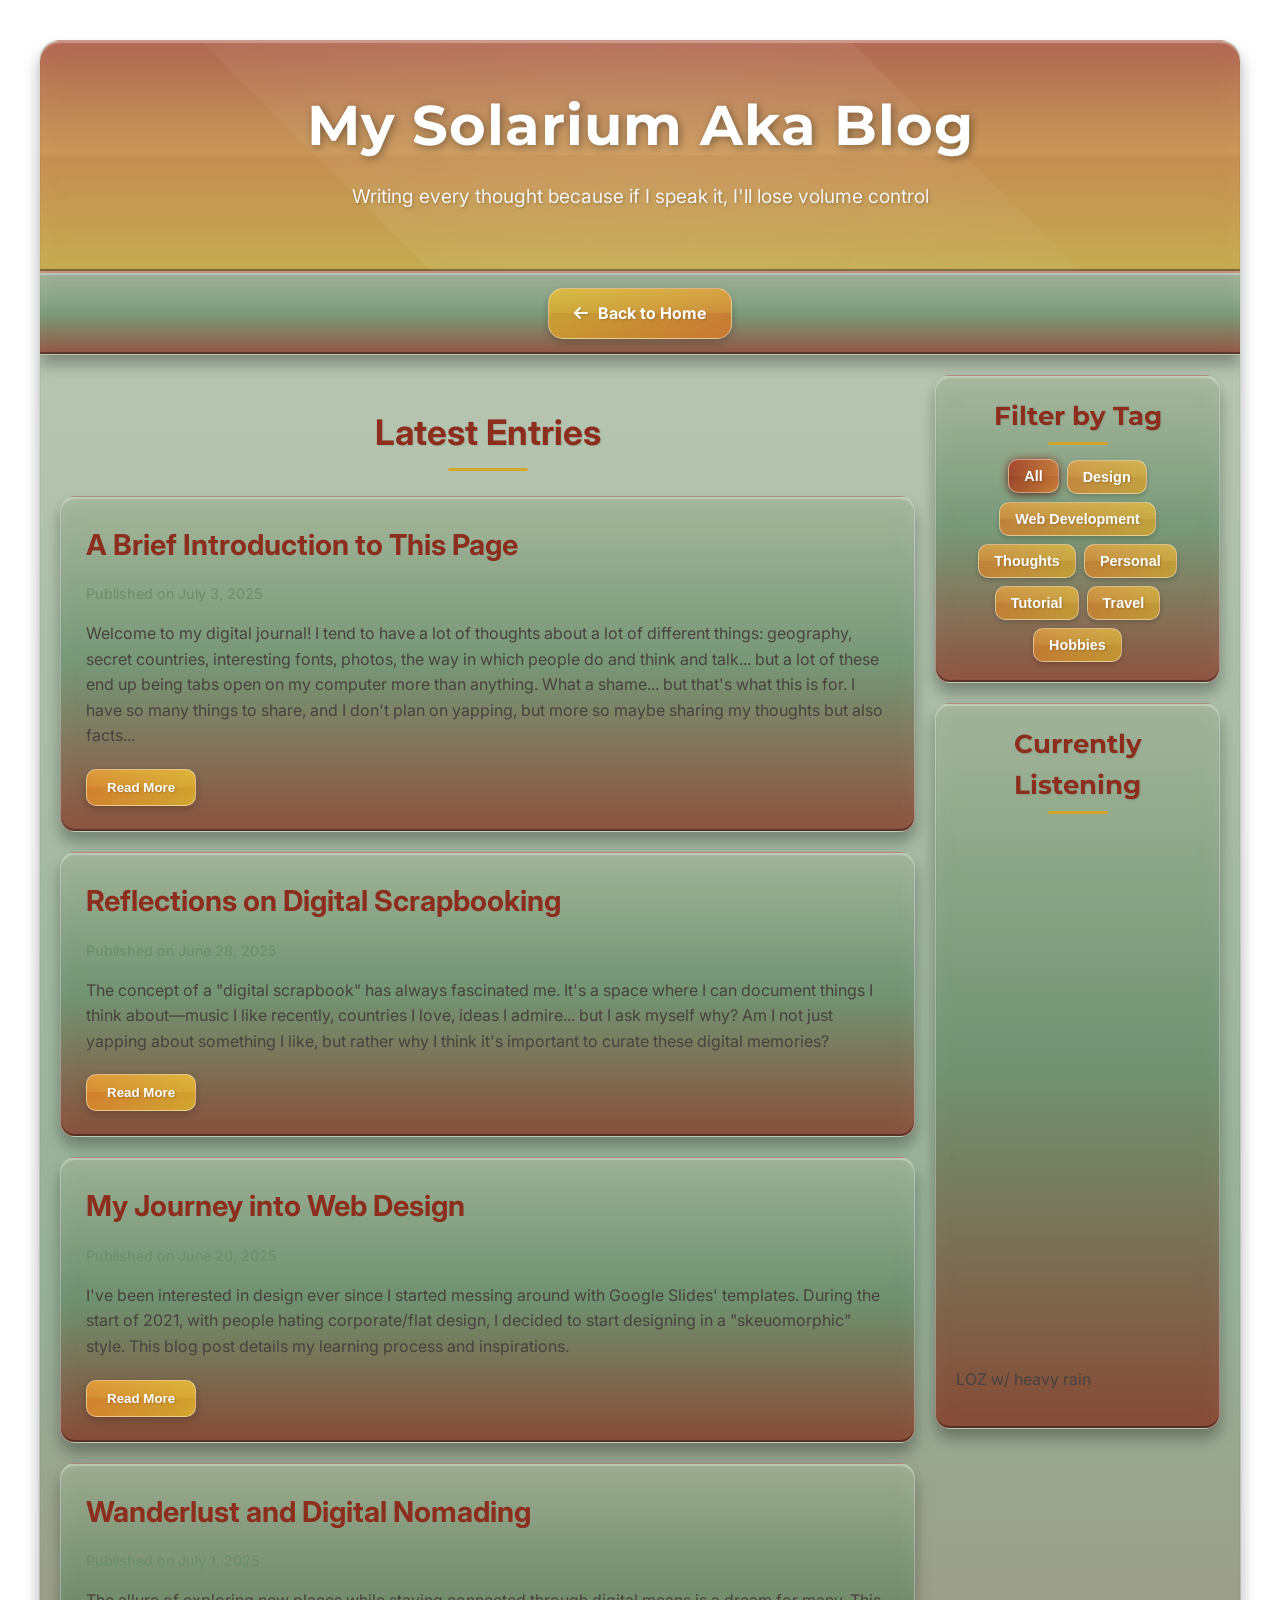
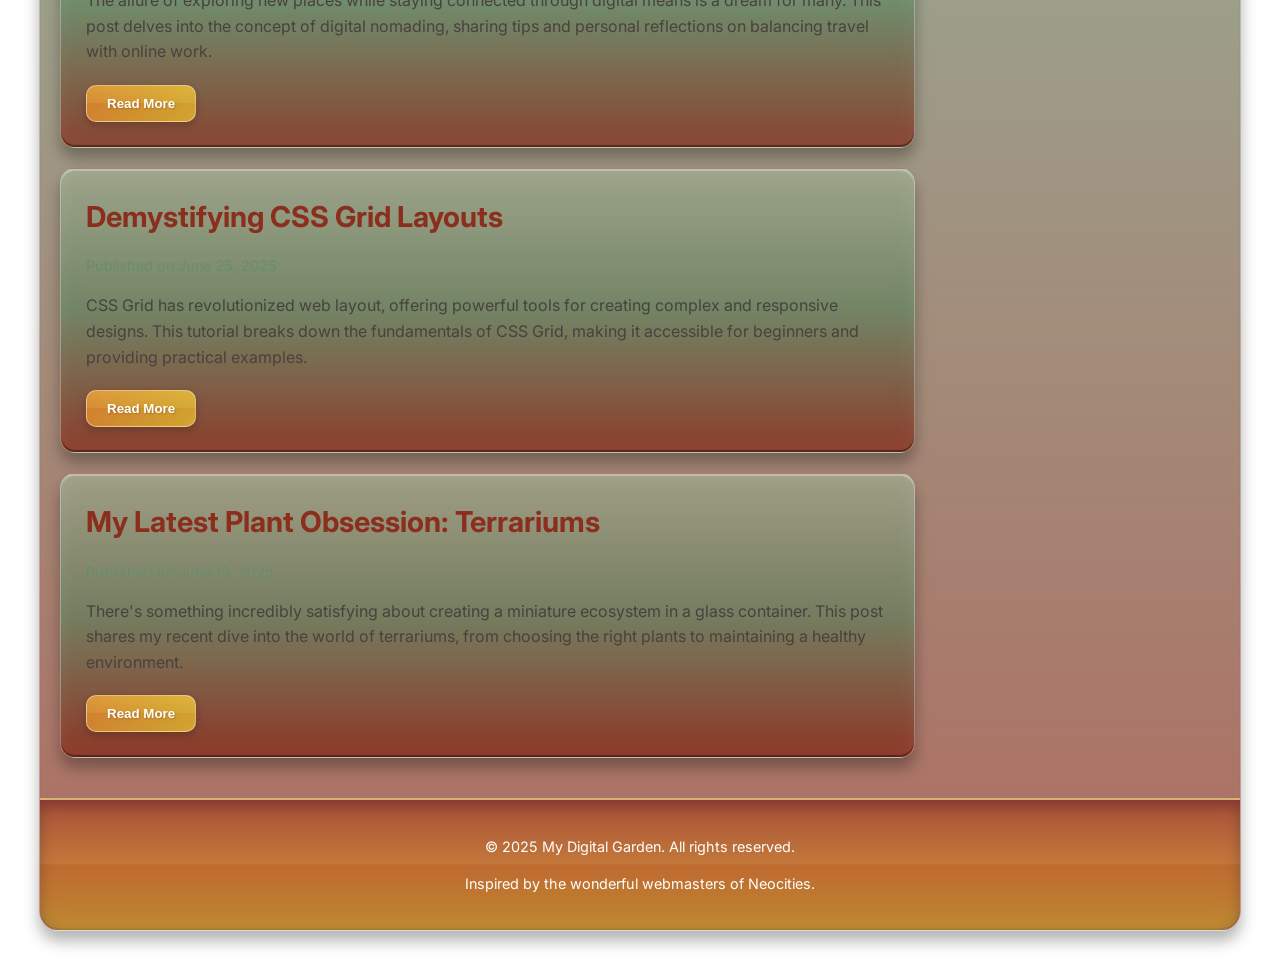
==== commit 75261881: "Update blog.html" ====
--- a/blog.html
+++ b/blog.html
@@ -144,7 +144,7 @@
                 <div class="sidebar-card embedded-media">
                     <h3 class="sidebar-title">Currently Listening</h3>
                     <div class="video-container">
-                        <iframe width="100%" height="auto" src="https://www.youtube.com/watch?v=KpDackXkdm0" title="YouTube video player" frameborder="0" allow="accelerometer; autoplay; clipboard-write; encrypted-media; gyroscope; picture-in-picture; web-share" referrerpolicy="strict-origin-when-cross-origin" allowfullscreen></iframe>
+                        <iframe width="914" height="514" src="https://www.youtube.com/embed/KpDackXkdm0" title="you&#39;re overthinking, just relax... (zelda music w/ heavy rain)" frameborder="0" allow="accelerometer; autoplay; clipboard-write; encrypted-media; gyroscope; picture-in-picture; web-share" referrerpolicy="strict-origin-when-cross-origin" allowfullscreen></iframe>
                     </div>
                     <p class="media-caption">LOZ w/ heavy rain</p>
                 </div>
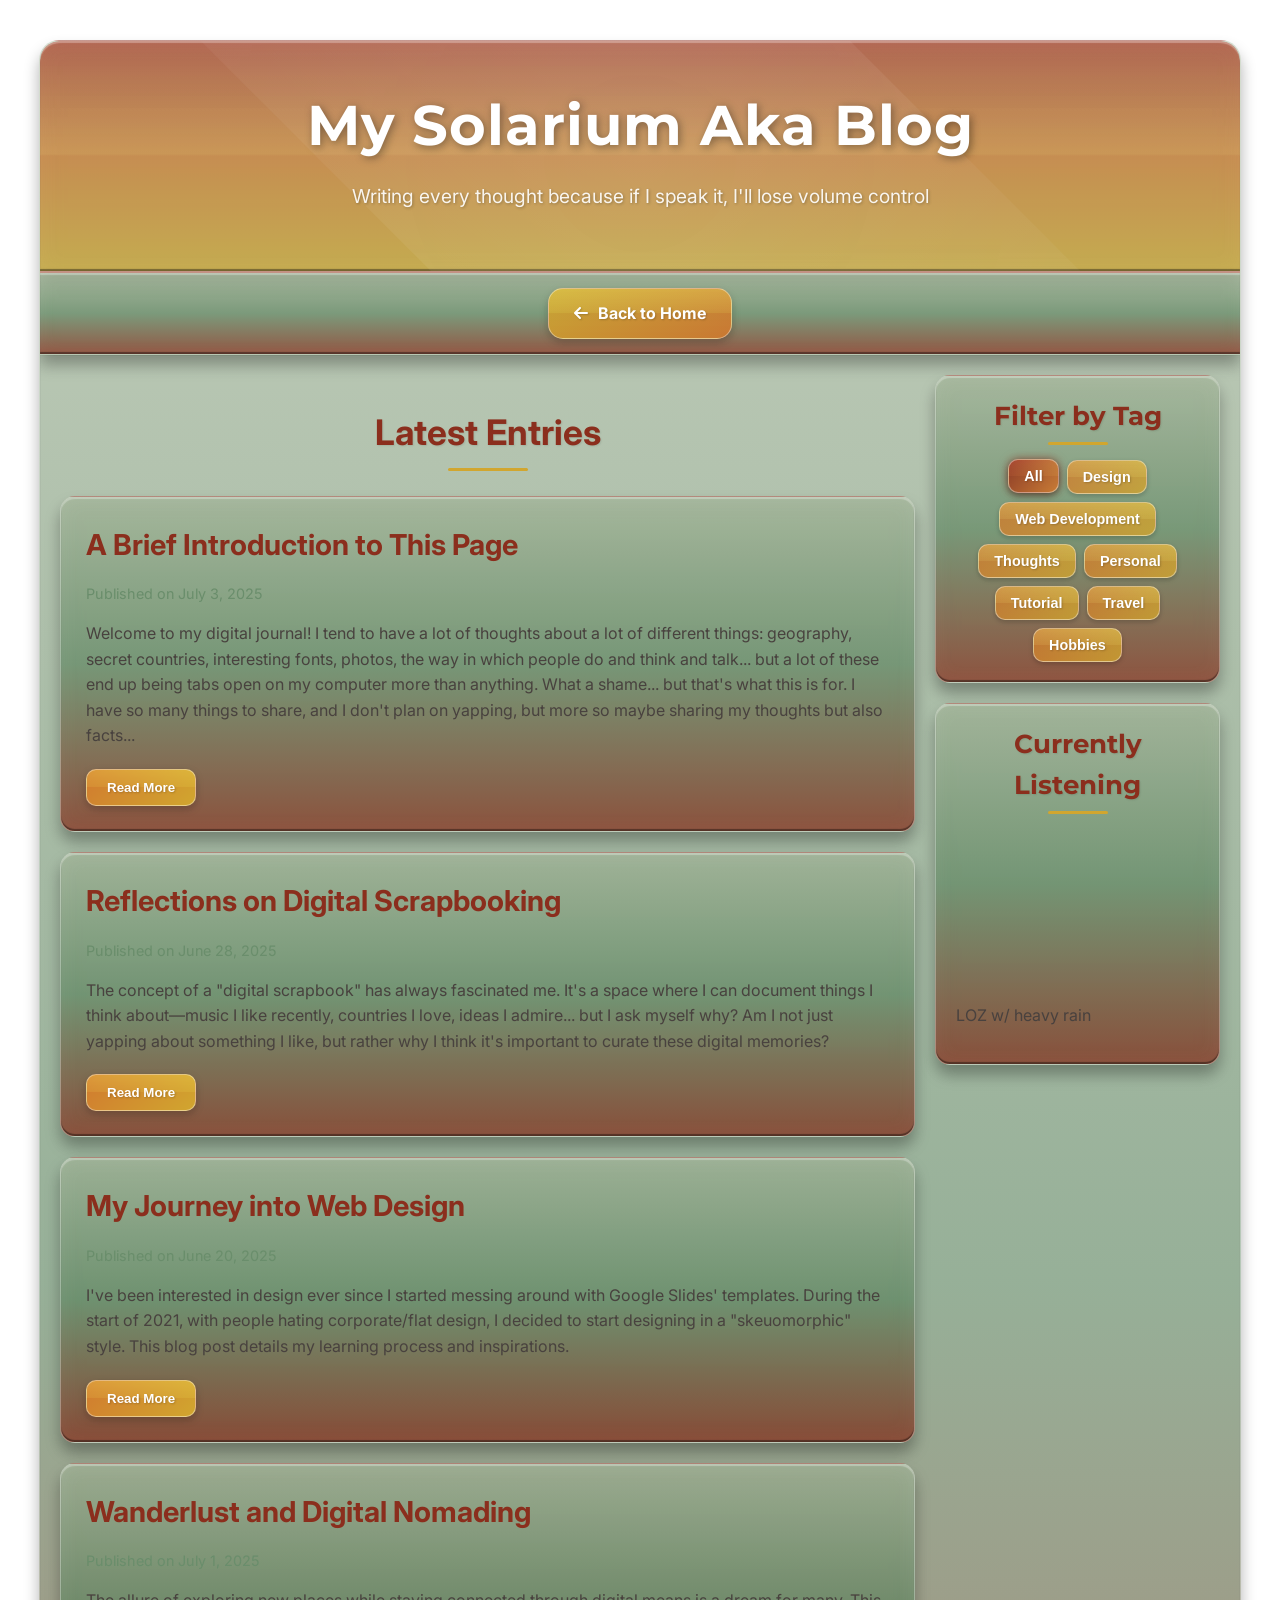
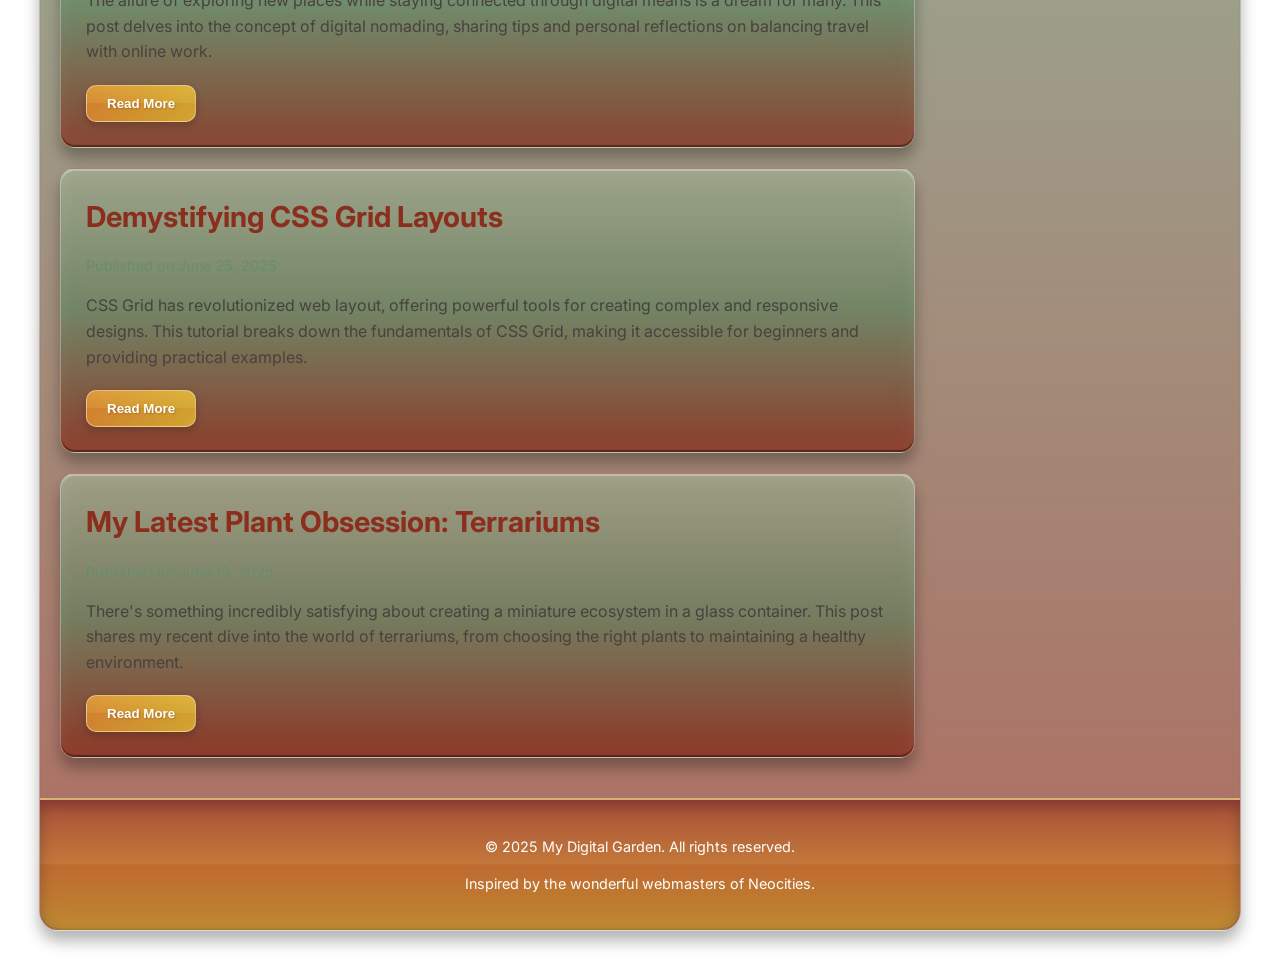
==== commit d76aaec0: "Update blog.html" ====
--- a/blog.html
+++ b/blog.html
@@ -144,7 +144,7 @@
                 <div class="sidebar-card embedded-media">
                     <h3 class="sidebar-title">Currently Listening</h3>
                     <div class="video-container">
-                        <iframe width="914" height="514" src="https://www.youtube.com/embed/KpDackXkdm0" title="you&#39;re overthinking, just relax... (zelda music w/ heavy rain)" frameborder="0" allow="accelerometer; autoplay; clipboard-write; encrypted-media; gyroscope; picture-in-picture; web-share" referrerpolicy="strict-origin-when-cross-origin" allowfullscreen></iframe>
+                        <iframe width="100%" height="100%" src="https://www.youtube.com/embed/KpDackXkdm0" title="you&#39;re overthinking, just relax... (zelda music w/ heavy rain)" frameborder="0" allow="accelerometer; autoplay; clipboard-write; encrypted-media; gyroscope; picture-in-picture; web-share" referrerpolicy="strict-origin-when-cross-origin" allowfullscreen></iframe>
                     </div>
                     <p class="media-caption">LOZ w/ heavy rain</p>
                 </div>
